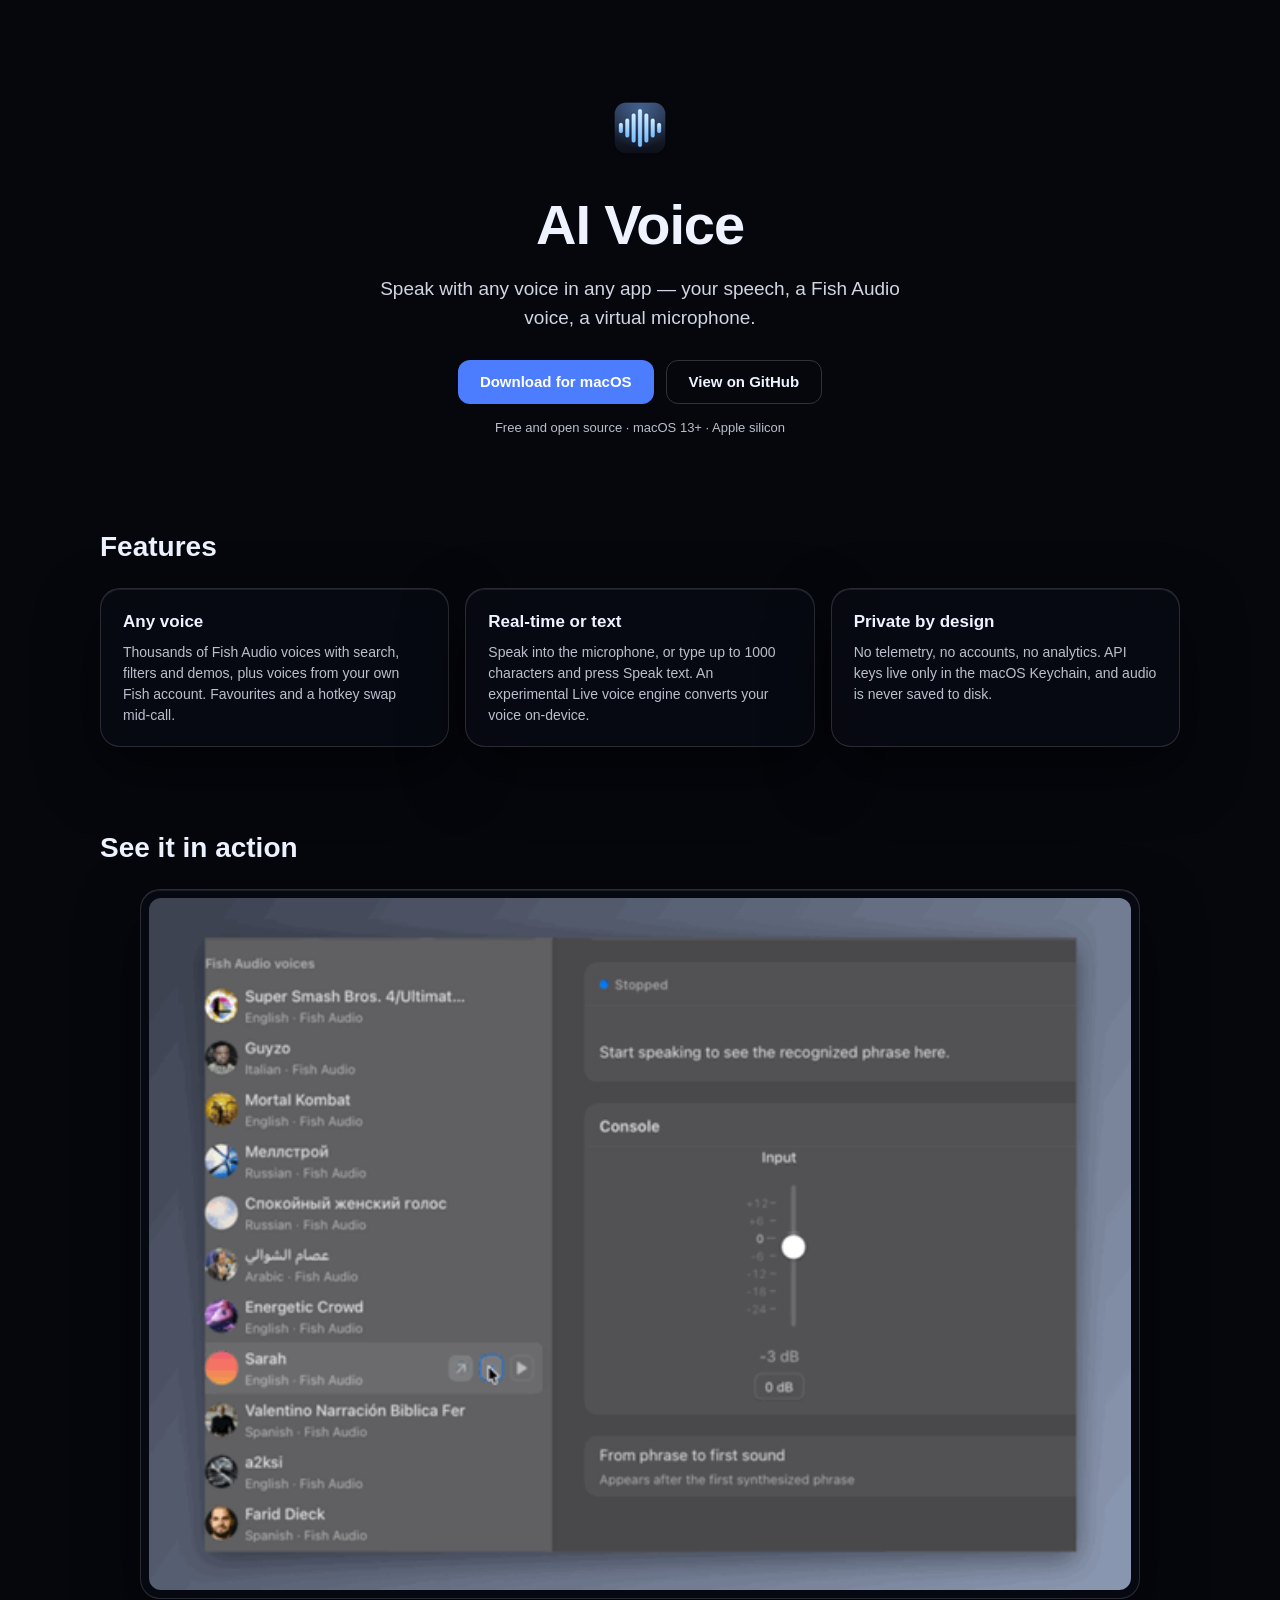
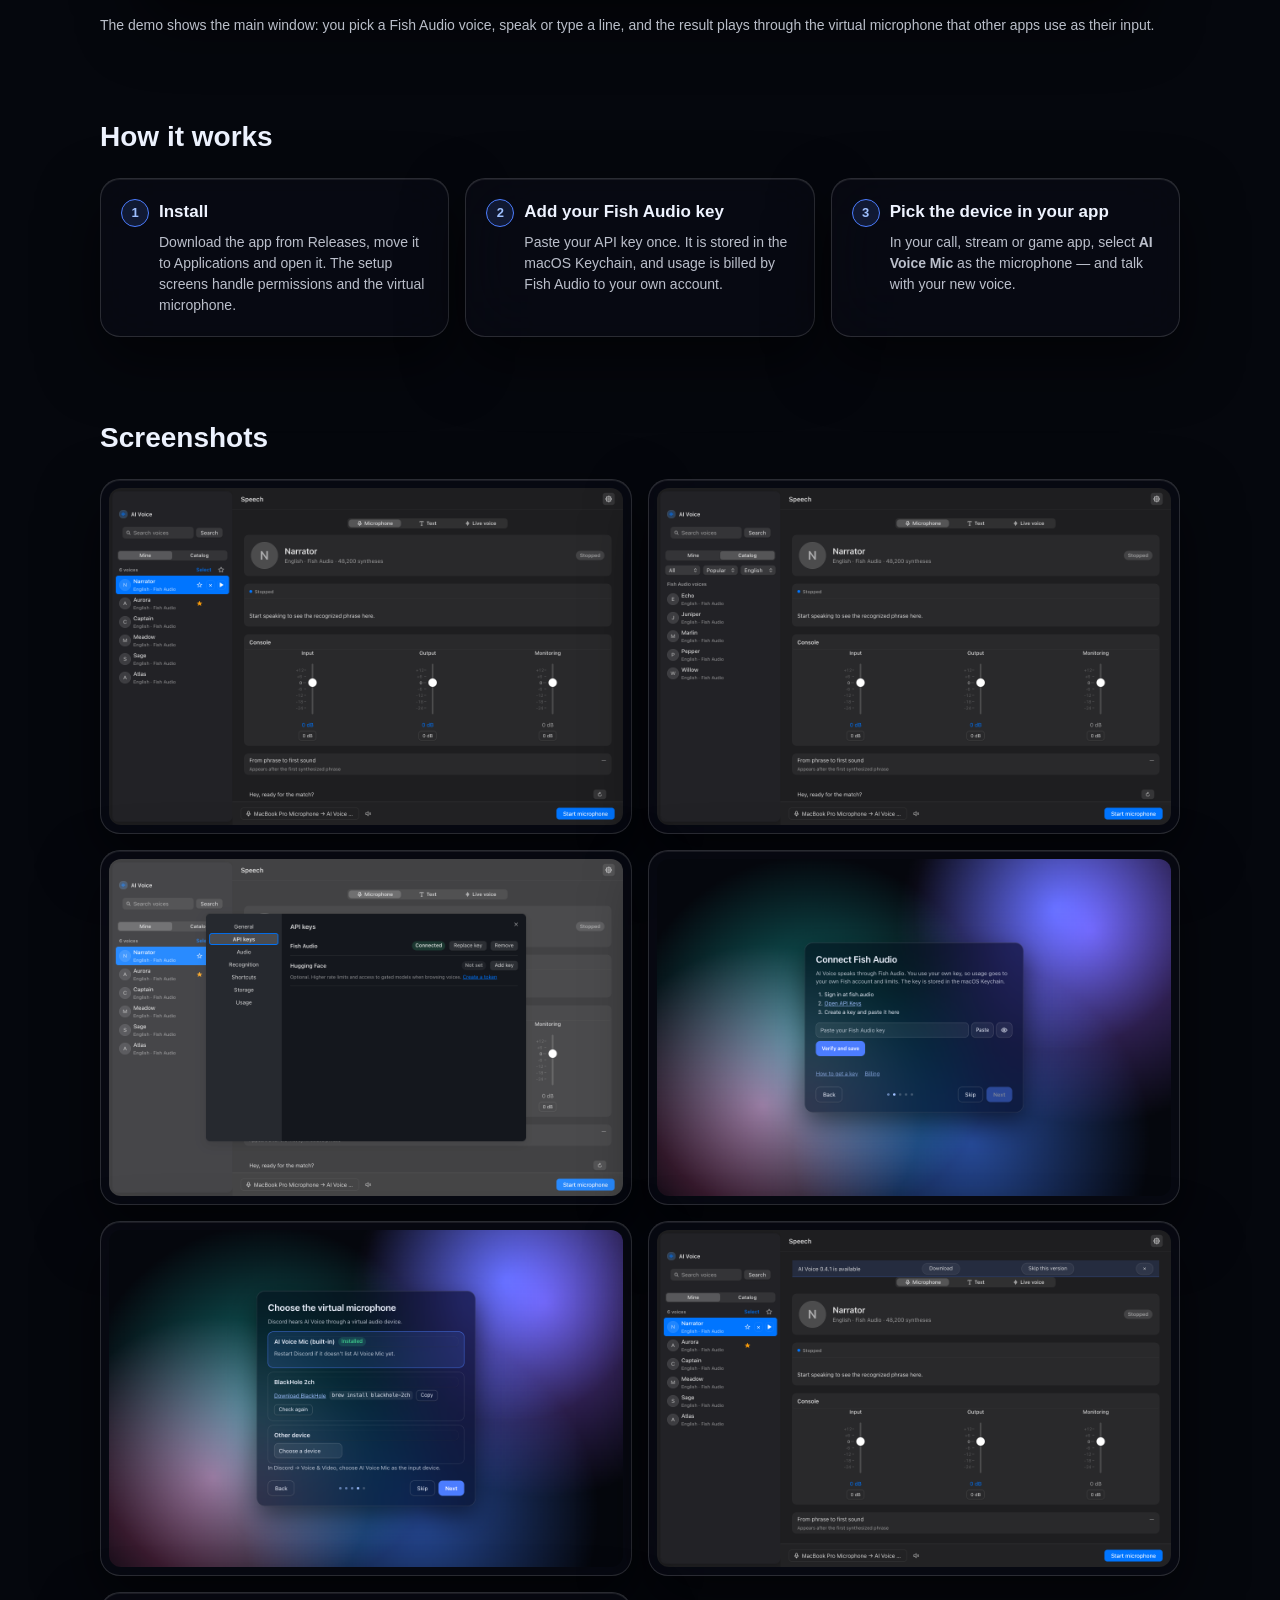
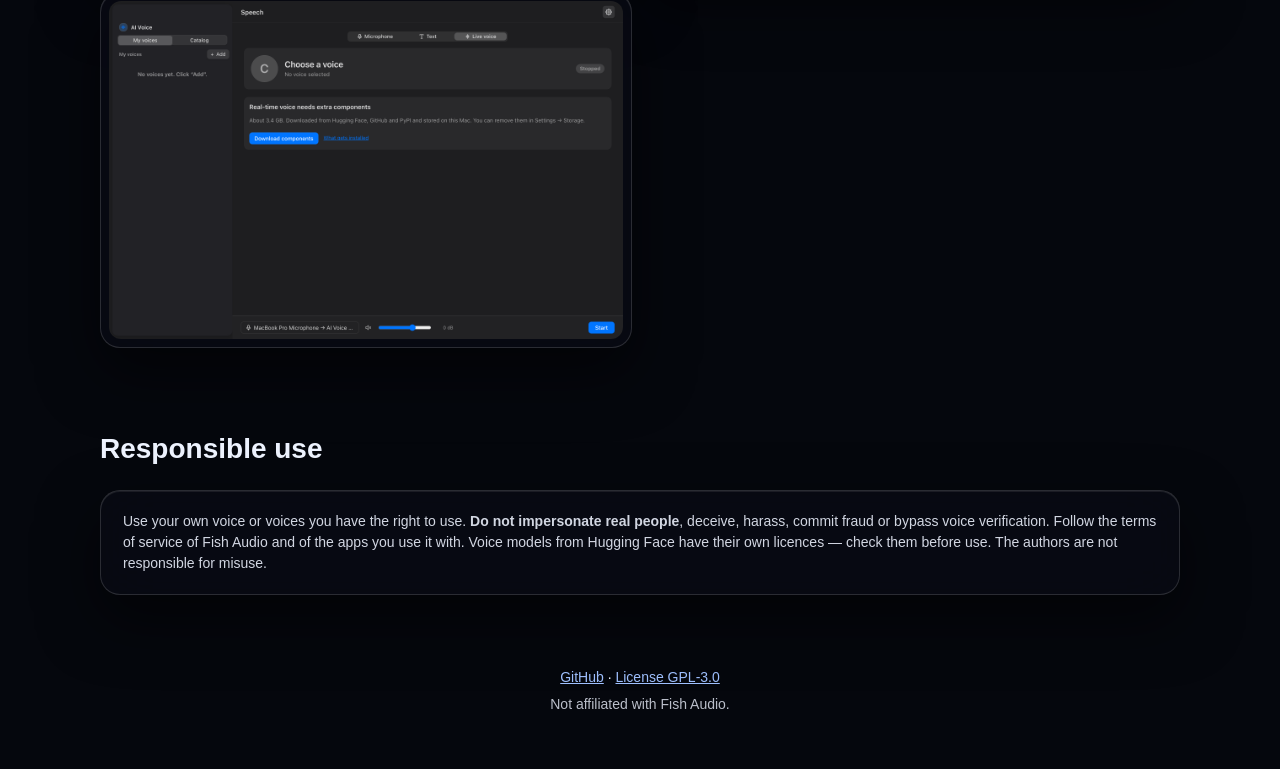
==== site/index.html @ 144a6942 "AI Voice v0.4.0" ====
<!DOCTYPE html>
<html lang="en">
<head>
<meta charset="utf-8">
<meta name="viewport" content="width=device-width, initial-scale=1">
<title>AI Voice — speak with any voice in any app</title>
<meta name="description" content="AI Voice is a free, open-source macOS app: your speech, a Fish Audio voice, a virtual microphone. Speak with any voice in any app.">
<meta property="og:title" content="AI Voice">
<meta property="og:description" content="Speak with any voice in any app — your speech, a Fish Audio voice, a virtual microphone.">
<meta property="og:type" content="website">
<meta property="og:image" content="assets/og.png">
<link rel="icon" type="image/png" href="assets/favicon.png">
<link rel="stylesheet" href="style.css">
</head>
<body>
<canvas id="bg-canvas" aria-hidden="true"></canvas>

<header class="hero">
  <img class="hero-logo" src="assets/favicon.png" width="64" height="64" alt="">
  <h1>AI Voice</h1>
  <p class="hero-subtitle">Speak with any voice in any app — your speech, a Fish Audio voice, a virtual microphone.</p>
  <p class="hero-actions">
    <a class="btn btn-primary" href="https://github.com/coldmoth/ai-voice/releases/latest">Download for macOS</a>
    <a class="btn btn-secondary" href="https://github.com/coldmoth/ai-voice">View on GitHub</a>
  </p>
  <p class="hero-note">Free and open source · macOS 13+ · Apple silicon</p>
</header>

<main>
  <section id="features" aria-labelledby="features-title">
    <h2 id="features-title">Features</h2>
    <div class="cards">
      <article class="card">
        <h3>Any voice</h3>
        <p>Thousands of Fish Audio voices with search, filters and demos, plus voices from your own Fish account. Favourites and a hotkey swap mid-call.</p>
      </article>
      <article class="card">
        <h3>Real-time or text</h3>
        <p>Speak into the microphone, or type up to 1000 characters and press Speak text. An experimental Live voice engine converts your voice on-device.</p>
      </article>
      <article class="card">
        <h3>Private by design</h3>
        <p>No telemetry, no accounts, no analytics. API keys live only in the macOS Keychain, and audio is never saved to disk.</p>
      </article>
    </div>
  </section>

  <section id="demo" aria-labelledby="demo-title">
    <h2 id="demo-title">See it in action</h2>
    <figure class="glass demo-frame">
      <img src="assets/demo.gif" alt="Demo: pick a voice in the catalog, speak, and hear the result through the virtual microphone" loading="lazy">
    </figure>
    <p class="demo-fallback">The demo shows the main window: you pick a Fish Audio voice, speak or type a line, and the result plays through the virtual microphone that other apps use as their input.</p>
  </section>

  <section id="how-it-works" aria-labelledby="how-title">
    <h2 id="how-title">How it works</h2>
    <ol class="steps">
      <li class="glass">
        <h3>Install</h3>
        <p>Download the app from Releases, move it to Applications and open it. The setup screens handle permissions and the virtual microphone.</p>
      </li>
      <li class="glass">
        <h3>Add your Fish Audio key</h3>
        <p>Paste your API key once. It is stored in the macOS Keychain, and usage is billed by Fish Audio to your own account.</p>
      </li>
      <li class="glass">
        <h3>Pick the device in your app</h3>
        <p>In your call, stream or game app, select <strong>AI Voice Mic</strong> as the microphone — and talk with your new voice.</p>
      </li>
    </ol>
  </section>

  <section id="screenshots" aria-labelledby="screenshots-title">
    <h2 id="screenshots-title">Screenshots</h2>
    <div class="shots">
      <figure class="glass"><img src="assets/main.png" alt="Main window: text input, selected voice and speak controls" loading="lazy"></figure>
      <figure class="glass"><img src="assets/catalog.png" alt="Voice catalog with search and filters" loading="lazy"></figure>
      <figure class="glass"><img src="assets/settings-keys.png" alt="Settings: API keys stored in the macOS Keychain" loading="lazy"></figure>
      <figure class="glass"><img src="assets/onboarding-fish.png" alt="Setup screen: adding a Fish Audio API key" loading="lazy"></figure>
      <figure class="glass"><img src="assets/onboarding-device.png" alt="Setup screen: choosing the virtual microphone" loading="lazy"></figure>
      <figure class="glass"><img src="assets/update.png" alt="Update available dialog" loading="lazy"></figure>
      <figure class="glass"><img src="assets/engine.png" alt="Live voice engine download card in Settings" loading="lazy"></figure>
    </div>
  </section>

  <section id="responsible-use" aria-labelledby="responsible-title">
    <h2 id="responsible-title">Responsible use</h2>
    <div class="glass responsible">
      <p>Use your own voice or voices you have the right to use. <strong>Do not impersonate real people</strong>, deceive, harass, commit fraud or bypass voice verification. Follow the terms of service of Fish Audio and of the apps you use it with. Voice models from Hugging Face have their own licences — check them before use. The authors are not responsible for misuse.</p>
    </div>
  </section>
</main>

<footer>
  <p>
    <a href="https://github.com/coldmoth/ai-voice">GitHub</a> ·
    <a href="https://github.com/coldmoth/ai-voice/blob/main/LICENSE">License GPL-3.0</a>
  </p>
  <p class="footer-note">Not affiliated with Fish Audio.</p>
</footer>

<script src="bg.js" defer></script>
</body>
</html>
---- site/style.css ----
/* AI Voice site — dark-only. Glass values copied from macos/desktop/onboarding.css, background from onboarding.js. */
:root {
  --bg: #05070d;
  --text: #eef3ff;
  --accent: #4c7dff;
  --accent-hover: #5d8bff;
  --link: #9fc0ff;
  --glass-bg: rgba(10,12,22,.62);
  --glass-border: rgba(255,255,255,.14);
  --glass-shadow: 0 24px 60px rgba(0,0,0,.55), inset 0 1px 0 rgba(255,255,255,.08);
}
* { box-sizing: border-box; }
html { color-scheme: dark; }
body {
  margin: 0;
  background: var(--bg);
  color: var(--text);
  font-family: -apple-system, BlinkMacSystemFont, "SF Pro Text", "Segoe UI", Roboto, Helvetica, Arial, sans-serif;
  font-size: 16px;
  line-height: 1.5;
}
#bg-canvas { position: fixed; inset: 0; width: 100%; height: 100%; z-index: -1; }

a { color: var(--link); }
:focus-visible { outline: 2px solid var(--link); outline-offset: 2px; }

.hero, main, footer { width: min(1080px, 100% - 32px); margin: 0 auto; }

.hero { padding: 96px 0 48px; text-align: center; }
.hero-logo { width: 64px; height: 64px; }
h1 { margin: 16px 0 8px; font-size: 56px; font-weight: 700; letter-spacing: -.02em; }
.hero-subtitle { margin: 0 auto 28px; max-width: 560px; font-size: 19px; opacity: .88; }
.hero-actions { display: flex; gap: 12px; justify-content: center; flex-wrap: wrap; margin: 0 0 14px; }
.hero-note { margin: 0; font-size: 13px; opacity: .78; }

.btn { display: inline-flex; align-items: center; height: 44px; padding: 0 22px; border-radius: 12px; font-size: 15px; font-weight: 600; text-decoration: none; }
.btn-primary { background: var(--accent); color: #fff; }
.btn-primary:hover { background: var(--accent-hover); }
.btn-secondary { border: 1px solid rgba(255,255,255,.18); color: var(--text); }
.btn-secondary:hover { background: rgba(255,255,255,.06); }

main section { padding: 40px 0; }
h2 { margin: 0 0 20px; font-size: 28px; font-weight: 600; }
h3 { margin: 0 0 8px; font-size: 17px; font-weight: 600; }
p { margin: 0; }

.glass, .card {
  border-radius: 20px;
  background: var(--glass-bg);
  border: 1px solid var(--glass-border);
  box-shadow: var(--glass-shadow);
  backdrop-filter: blur(32px) saturate(140%);
  -webkit-backdrop-filter: blur(32px) saturate(140%);
}

.cards { display: grid; grid-template-columns: repeat(3, 1fr); gap: 16px; }
.card { padding: 20px 22px; }
.card p { font-size: 14px; opacity: .78; }

.demo-frame { overflow: hidden; padding: 8px; }
.demo-frame img { display: block; width: 100%; height: auto; border-radius: 12px; }
.demo-fallback { margin-top: 12px; font-size: 14px; opacity: .78; }

.steps { display: grid; grid-template-columns: repeat(3, 1fr); gap: 16px; margin: 0; padding: 0; list-style: none; counter-reset: step; }
.steps li { position: relative; padding: 20px 22px 20px 58px; counter-increment: step; }
.steps li::before {
  content: counter(step);
  position: absolute; left: 20px; top: 20px;
  width: 26px; height: 26px; border-radius: 50%;
  display: grid; place-items: center;
  background: rgba(76,125,255,.14); border: 1px solid var(--accent);
  color: var(--link); font-size: 13px; font-weight: 600;
}
.steps p { font-size: 14px; opacity: .78; }

.shots { display: grid; grid-template-columns: repeat(2, 1fr); gap: 16px; }
.shots figure { margin: 0; padding: 8px; overflow: hidden; }
.shots img { display: block; width: 100%; height: auto; border-radius: 12px; }

.responsible { padding: 20px 22px; }
.responsible p { font-size: 14px; opacity: .88; }

footer { padding: 32px 0 48px; text-align: center; font-size: 14px; }
footer p { margin: 0 0 6px; }
.footer-note { opacity: .78; }

@media (max-width: 720px) {
  .hero { padding: 64px 0 32px; }
  h1 { font-size: 40px; }
  .cards, .steps, .shots { grid-template-columns: 1fr; }
}

@media (prefers-reduced-motion: reduce) {
  * { transition: none !important; animation: none !important; }
}
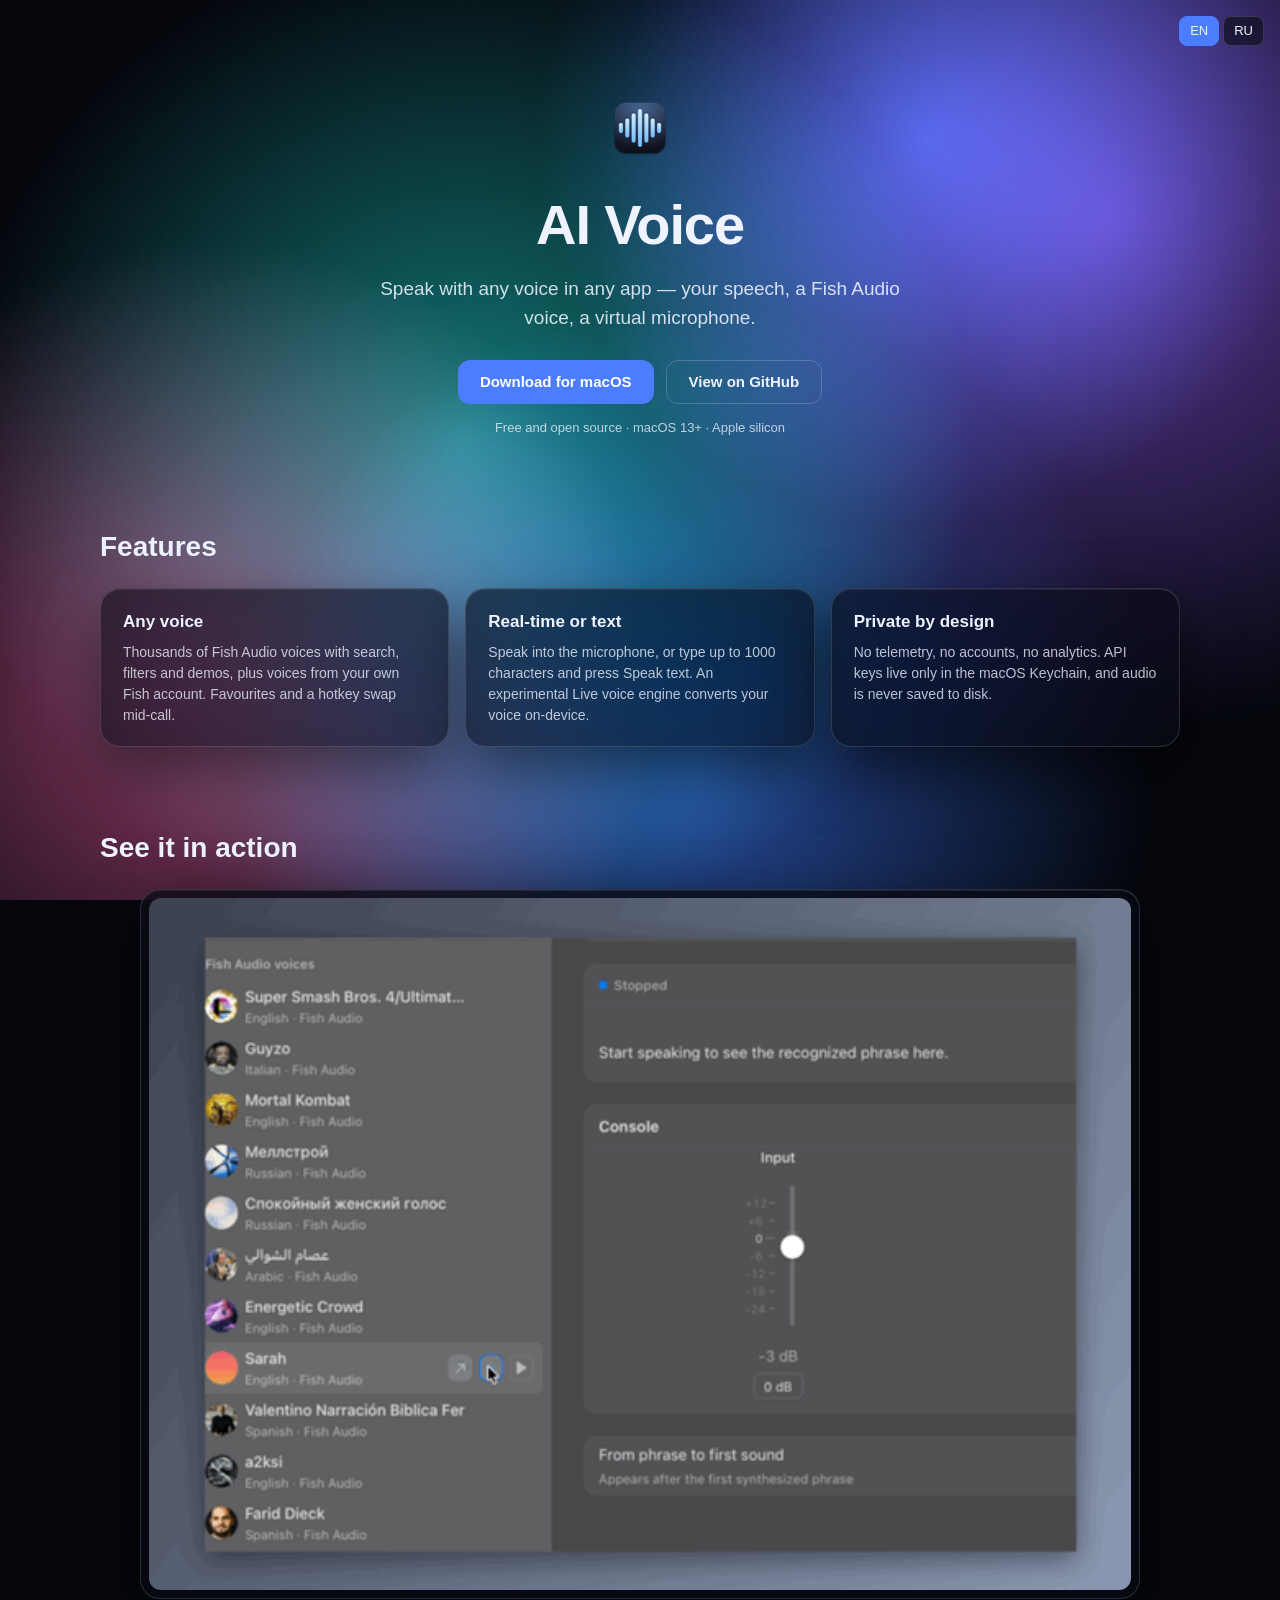
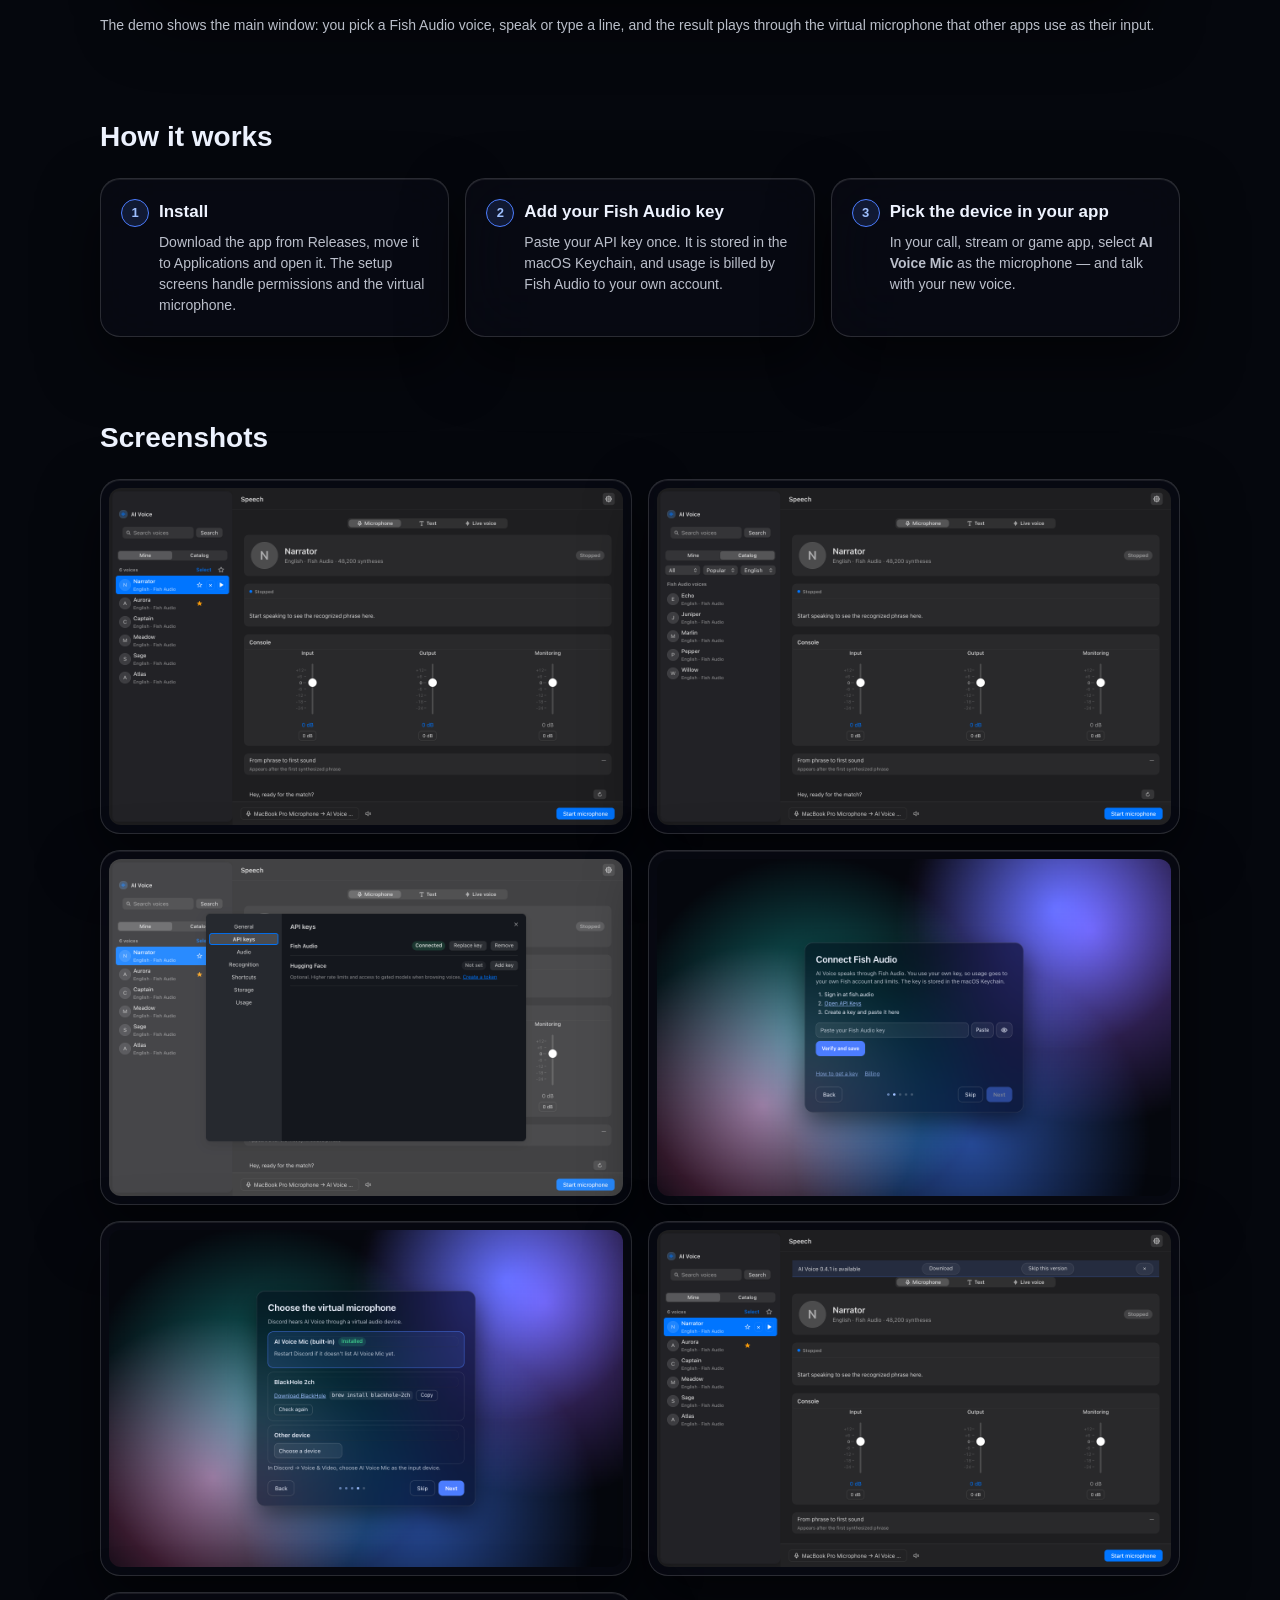
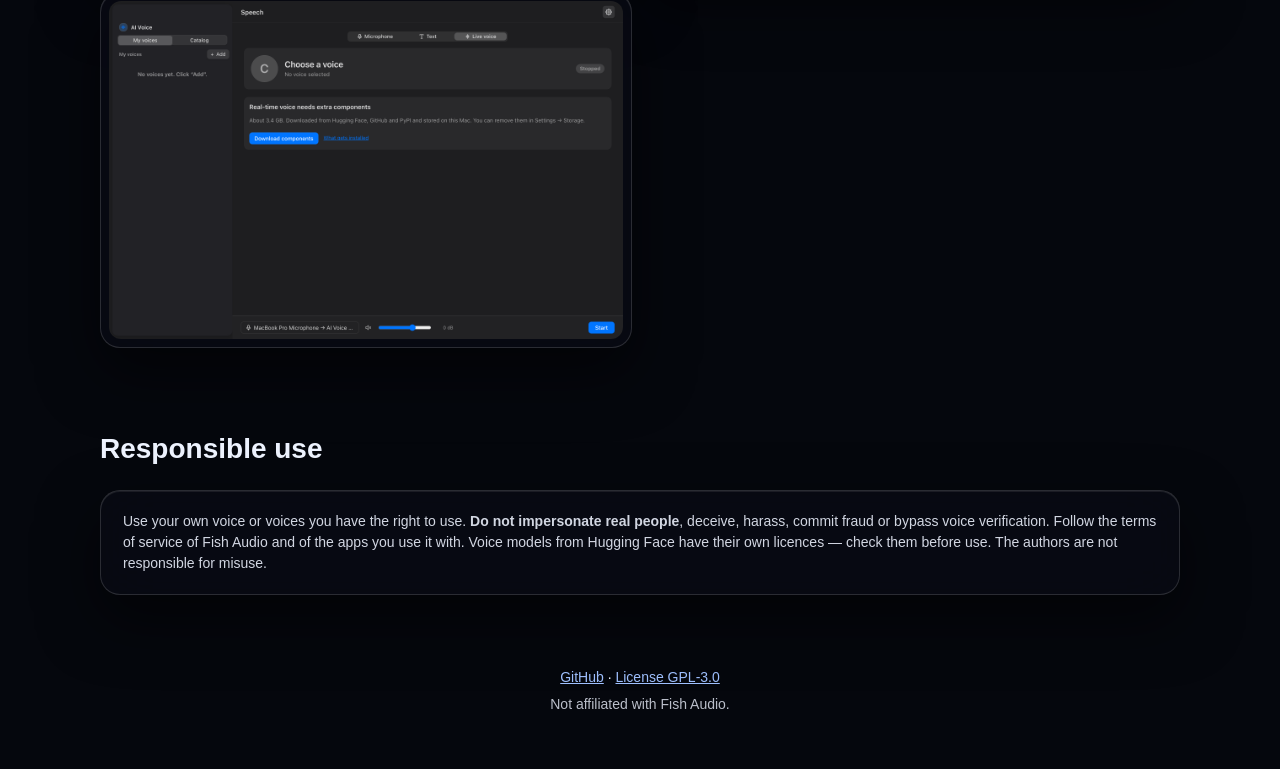
==== commit 662709c1: "AI Voice v0.4.1" ====
--- a/site/index.html
+++ b/site/index.html
@@ -16,63 +16,64 @@
 <canvas id="bg-canvas" aria-hidden="true"></canvas>
 
 <header class="hero">
+  <div class="lang" role="group" aria-label="Language"><button type="button" data-lang="en" aria-pressed="true">EN</button><button type="button" data-lang="ru" aria-pressed="false">RU</button></div>
   <img class="hero-logo" src="assets/favicon.png" width="64" height="64" alt="">
   <h1>AI Voice</h1>
-  <p class="hero-subtitle">Speak with any voice in any app — your speech, a Fish Audio voice, a virtual microphone.</p>
+  <p class="hero-subtitle" data-ru="Говори любым голосом в любом приложении: твоя речь, голос Fish Audio, виртуальный микрофон.">Speak with any voice in any app — your speech, a Fish Audio voice, a virtual microphone.</p>
   <p class="hero-actions">
-    <a class="btn btn-primary" href="https://github.com/coldmoth/ai-voice/releases/latest">Download for macOS</a>
-    <a class="btn btn-secondary" href="https://github.com/coldmoth/ai-voice">View on GitHub</a>
+    <a class="btn btn-primary" href="https://github.com/coldmoth/ai-voice/releases/latest" data-ru="Скачать для macOS">Download for macOS</a>
+    <a class="btn btn-secondary" href="https://github.com/coldmoth/ai-voice" data-ru="Открыть на GitHub">View on GitHub</a>
   </p>
-  <p class="hero-note">Free and open source · macOS 13+ · Apple silicon</p>
+  <p class="hero-note" data-ru="Бесплатно, открытый код · macOS 13+ · Apple silicon">Free and open source · macOS 13+ · Apple silicon</p>
 </header>
 
 <main>
   <section id="features" aria-labelledby="features-title">
-    <h2 id="features-title">Features</h2>
+    <h2 id="features-title" data-ru="Возможности">Features</h2>
     <div class="cards">
       <article class="card">
-        <h3>Any voice</h3>
-        <p>Thousands of Fish Audio voices with search, filters and demos, plus voices from your own Fish account. Favourites and a hotkey swap mid-call.</p>
+        <h3 data-ru="Любой голос">Any voice</h3>
+        <p data-ru="Тысячи голосов Fish Audio с поиском, фильтрами и демо, плюс голоса из твоего аккаунта Fish. Избранное и горячая клавиша меняют голос прямо в звонке.">Thousands of Fish Audio voices with search, filters and demos, plus voices from your own Fish account. Favourites and a hotkey swap mid-call.</p>
       </article>
       <article class="card">
-        <h3>Real-time or text</h3>
-        <p>Speak into the microphone, or type up to 1000 characters and press Speak text. An experimental Live voice engine converts your voice on-device.</p>
+        <h3 data-ru="В реальном времени или текстом">Real-time or text</h3>
+        <p data-ru="Говори в микрофон или набери до 1000 символов и нажми «Speak text». Экспериментальный движок Live voice преобразует голос прямо на устройстве.">Speak into the microphone, or type up to 1000 characters and press Speak text. An experimental Live voice engine converts your voice on-device.</p>
       </article>
       <article class="card">
-        <h3>Private by design</h3>
-        <p>No telemetry, no accounts, no analytics. API keys live only in the macOS Keychain, and audio is never saved to disk.</p>
+        <h3 data-ru="Приватность по умолчанию">Private by design</h3>
+        <p data-ru="Без телеметрии, аккаунтов и аналитики. API-ключи хранятся только в Keychain macOS, аудио на диск не сохраняется.">No telemetry, no accounts, no analytics. API keys live only in the macOS Keychain, and audio is never saved to disk.</p>
       </article>
     </div>
   </section>
 
   <section id="demo" aria-labelledby="demo-title">
-    <h2 id="demo-title">See it in action</h2>
+    <h2 id="demo-title" data-ru="Как это выглядит">See it in action</h2>
     <figure class="glass demo-frame">
       <img src="assets/demo.gif" alt="Demo: pick a voice in the catalog, speak, and hear the result through the virtual microphone" loading="lazy">
     </figure>
-    <p class="demo-fallback">The demo shows the main window: you pick a Fish Audio voice, speak or type a line, and the result plays through the virtual microphone that other apps use as their input.</p>
+    <p class="demo-fallback" data-ru="Демо показывает главное окно: выбираешь голос Fish Audio, говоришь или печатаешь фразу, и результат звучит через виртуальный микрофон, который другие приложения используют как вход.">The demo shows the main window: you pick a Fish Audio voice, speak or type a line, and the result plays through the virtual microphone that other apps use as their input.</p>
   </section>
 
   <section id="how-it-works" aria-labelledby="how-title">
-    <h2 id="how-title">How it works</h2>
+    <h2 id="how-title" data-ru="Как это работает">How it works</h2>
     <ol class="steps">
       <li class="glass">
-        <h3>Install</h3>
-        <p>Download the app from Releases, move it to Applications and open it. The setup screens handle permissions and the virtual microphone.</p>
+        <h3 data-ru="Установка">Install</h3>
+        <p data-ru="Скачай приложение из Releases, перенеси в «Программы» и открой. Экраны настройки сами подскажут про разрешения и виртуальный микрофон.">Download the app from Releases, move it to Applications and open it. The setup screens handle permissions and the virtual microphone.</p>
       </li>
       <li class="glass">
-        <h3>Add your Fish Audio key</h3>
-        <p>Paste your API key once. It is stored in the macOS Keychain, and usage is billed by Fish Audio to your own account.</p>
+        <h3 data-ru="Добавь ключ Fish Audio">Add your Fish Audio key</h3>
+        <p data-ru="Вставь API-ключ один раз. Он хранится в Keychain macOS, а оплату использования Fish Audio списывает с твоего аккаунта.">Paste your API key once. It is stored in the macOS Keychain, and usage is billed by Fish Audio to your own account.</p>
       </li>
       <li class="glass">
-        <h3>Pick the device in your app</h3>
-        <p>In your call, stream or game app, select <strong>AI Voice Mic</strong> as the microphone — and talk with your new voice.</p>
+        <h3 data-ru="Выбери устройство в приложении">Pick the device in your app</h3>
+        <p data-ru="В приложении для звонков, стримов или игр выбери микрофон <strong>AI Voice Mic</strong> — и говори новым голосом.">In your call, stream or game app, select <strong>AI Voice Mic</strong> as the microphone — and talk with your new voice.</p>
       </li>
     </ol>
   </section>
 
   <section id="screenshots" aria-labelledby="screenshots-title">
-    <h2 id="screenshots-title">Screenshots</h2>
+    <h2 id="screenshots-title" data-ru="Скриншоты">Screenshots</h2>
     <div class="shots">
       <figure class="glass"><img src="assets/main.png" alt="Main window: text input, selected voice and speak controls" loading="lazy"></figure>
       <figure class="glass"><img src="assets/catalog.png" alt="Voice catalog with search and filters" loading="lazy"></figure>
@@ -85,9 +86,9 @@
   </section>
 
   <section id="responsible-use" aria-labelledby="responsible-title">
-    <h2 id="responsible-title">Responsible use</h2>
+    <h2 id="responsible-title" data-ru="Ответственное использование">Responsible use</h2>
     <div class="glass responsible">
-      <p>Use your own voice or voices you have the right to use. <strong>Do not impersonate real people</strong>, deceive, harass, commit fraud or bypass voice verification. Follow the terms of service of Fish Audio and of the apps you use it with. Voice models from Hugging Face have their own licences — check them before use. The authors are not responsible for misuse.</p>
+      <p data-ru="Используй свой голос или голоса, на которые у тебя есть права. <strong>Не выдавай себя за реальных людей</strong>, не обманывай, не преследуй, не мошенничай и не обходи голосовую верификацию. Соблюдай условия сервиса Fish Audio и приложений, где ты его используешь. У голосовых моделей с Hugging Face свои лицензии — проверь их перед использованием. Авторы не отвечают за злоупотребления.">Use your own voice or voices you have the right to use. <strong>Do not impersonate real people</strong>, deceive, harass, commit fraud or bypass voice verification. Follow the terms of service of Fish Audio and of the apps you use it with. Voice models from Hugging Face have their own licences — check them before use. The authors are not responsible for misuse.</p>
     </div>
   </section>
 </main>
@@ -95,11 +96,12 @@
 <footer>
   <p>
     <a href="https://github.com/coldmoth/ai-voice">GitHub</a> ·
-    <a href="https://github.com/coldmoth/ai-voice/blob/main/LICENSE">License GPL-3.0</a>
+    <a href="https://github.com/coldmoth/ai-voice/blob/main/LICENSE" data-ru="Лицензия GPL-3.0">License GPL-3.0</a>
   </p>
-  <p class="footer-note">Not affiliated with Fish Audio.</p>
+  <p class="footer-note" data-ru="Не связано с Fish Audio.">Not affiliated with Fish Audio.</p>
 </footer>
 
 <script src="bg.js" defer></script>
+<script src="lang.js" defer></script>
 </body>
 </html>
--- a/site/style.css
+++ b/site/style.css
@@ -93,3 +93,7 @@
 @media (prefers-reduced-motion: reduce) {
   * { transition: none !important; animation: none !important; }
 }
+
+.lang { position: absolute; top: 16px; right: 16px; display: flex; gap: 4px; }
+.lang button { font: inherit; font-size: 13px; color: var(--text); background: var(--glass-bg); border: 1px solid var(--glass-border); border-radius: 8px; padding: 4px 10px; cursor: pointer; }
+.lang button[aria-pressed="true"] { background: var(--accent); border-color: var(--accent); }
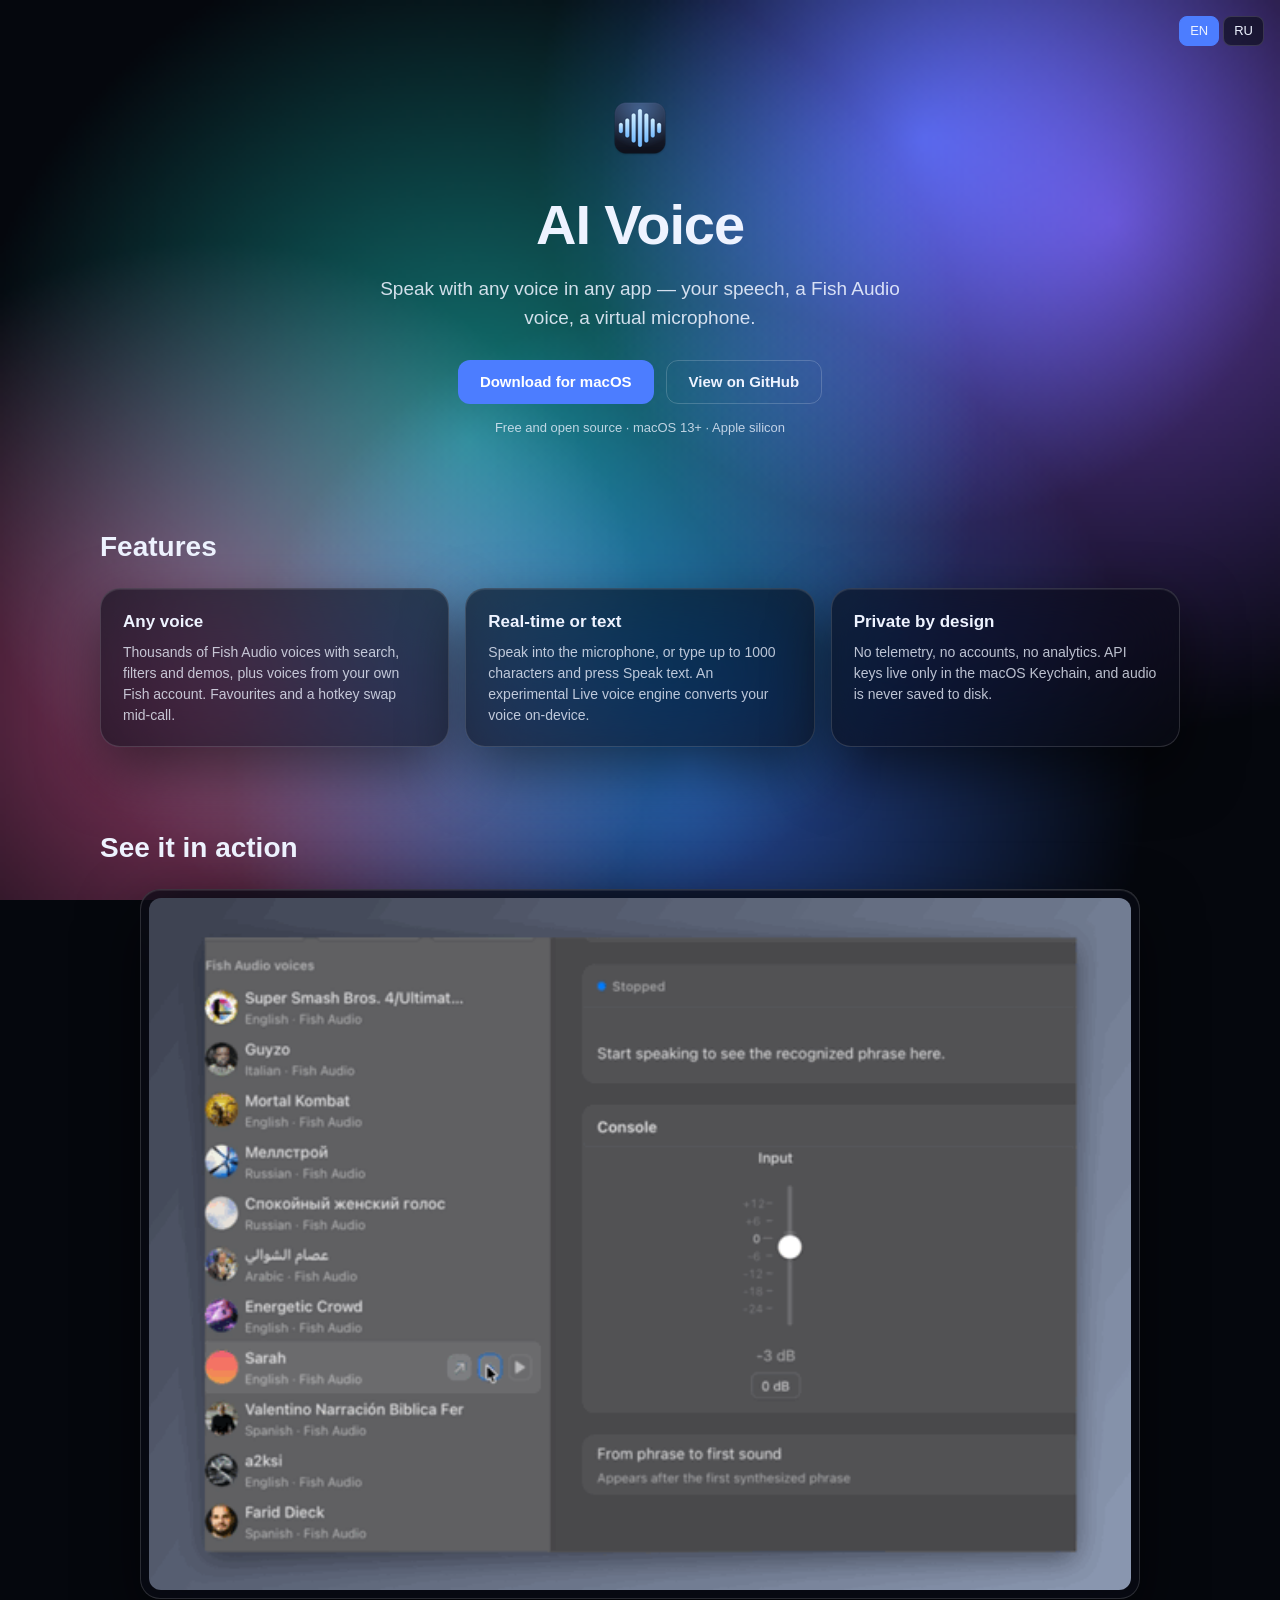
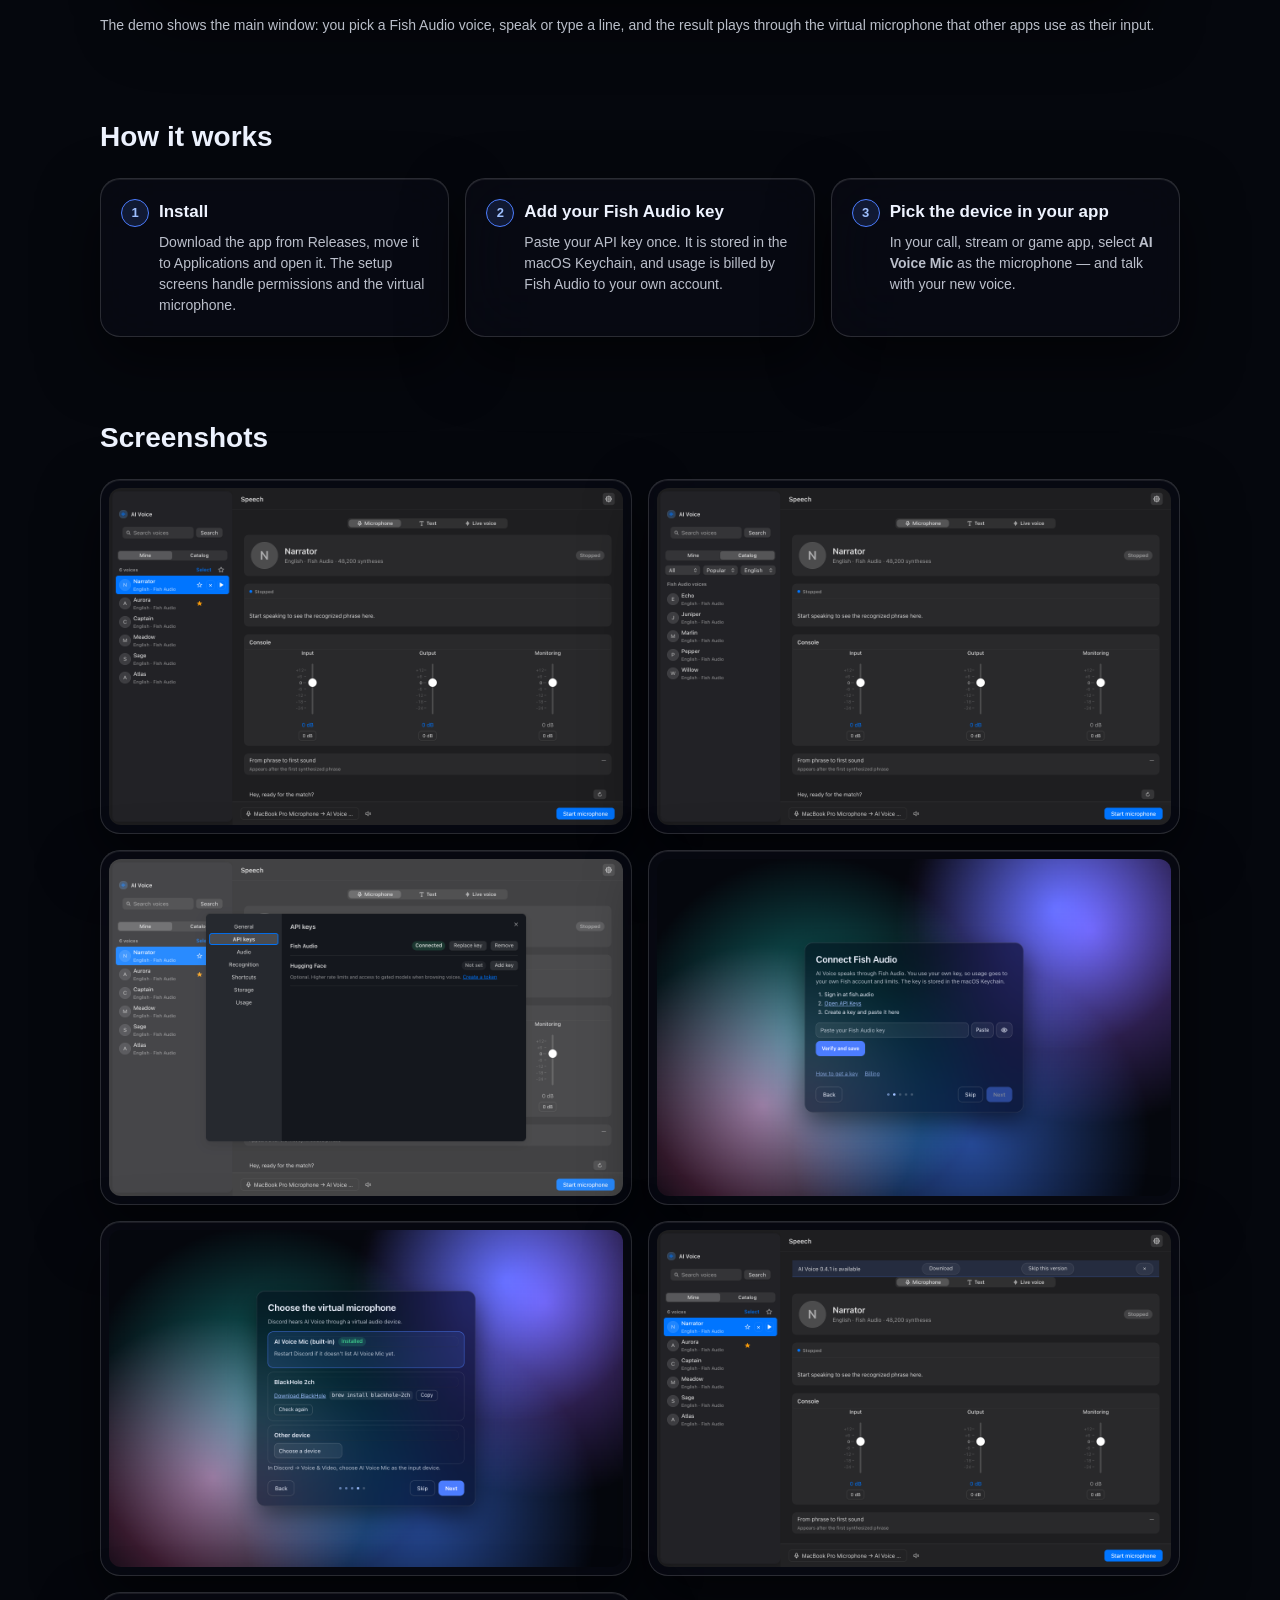
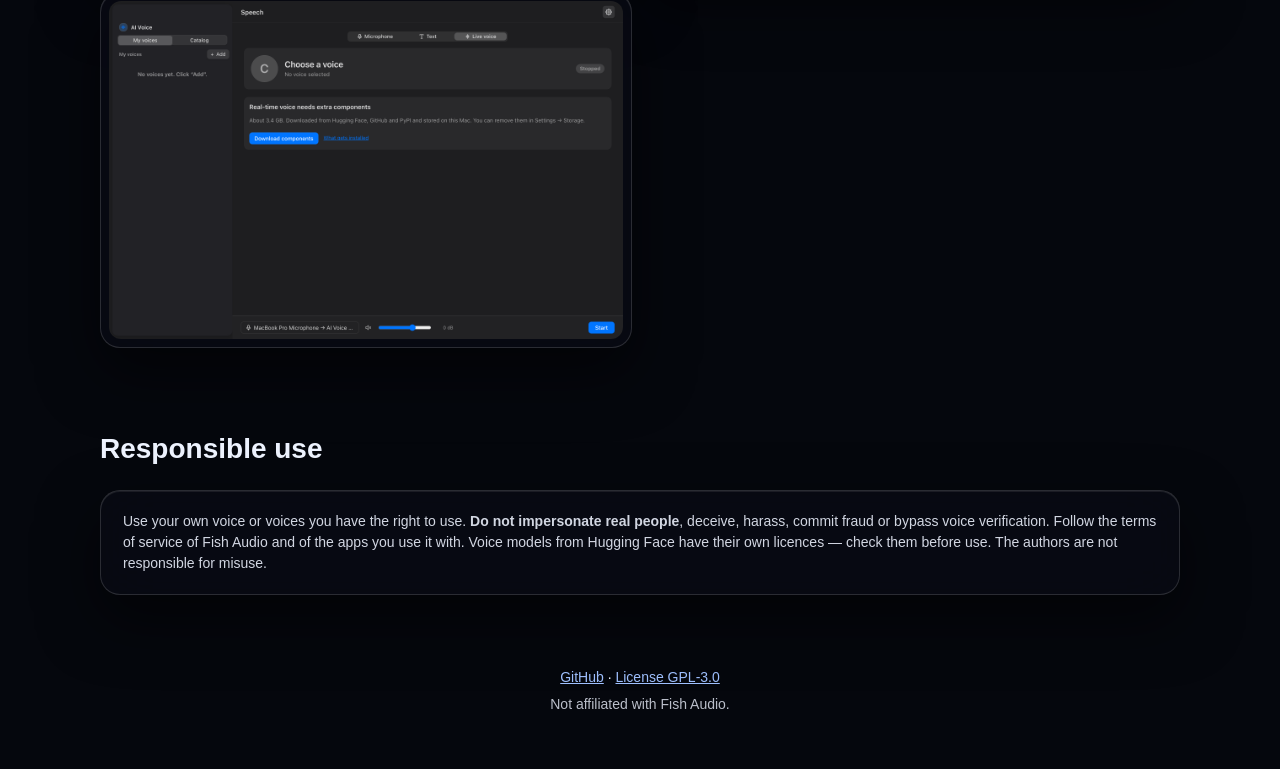
==== commit 853f232e: "AI Voice v0.4.3" ====
--- a/site/index.html
+++ b/site/index.html
@@ -21,7 +21,7 @@
   <h1>AI Voice</h1>
   <p class="hero-subtitle" data-ru="Говори любым голосом в любом приложении: твоя речь, голос Fish Audio, виртуальный микрофон.">Speak with any voice in any app — your speech, a Fish Audio voice, a virtual microphone.</p>
   <p class="hero-actions">
-    <a class="btn btn-primary" href="https://github.com/coldmoth/ai-voice/releases/latest" data-ru="Скачать для macOS">Download for macOS</a>
+    <a class="btn btn-primary" href="https://github.com/coldmoth/ai-voice/releases/latest/download/AI-Voice.dmg" data-ru="Скачать для macOS">Download for macOS</a>
     <a class="btn btn-secondary" href="https://github.com/coldmoth/ai-voice" data-ru="Открыть на GitHub">View on GitHub</a>
   </p>
   <p class="hero-note" data-ru="Бесплатно, открытый код · macOS 13+ · Apple silicon">Free and open source · macOS 13+ · Apple silicon</p>
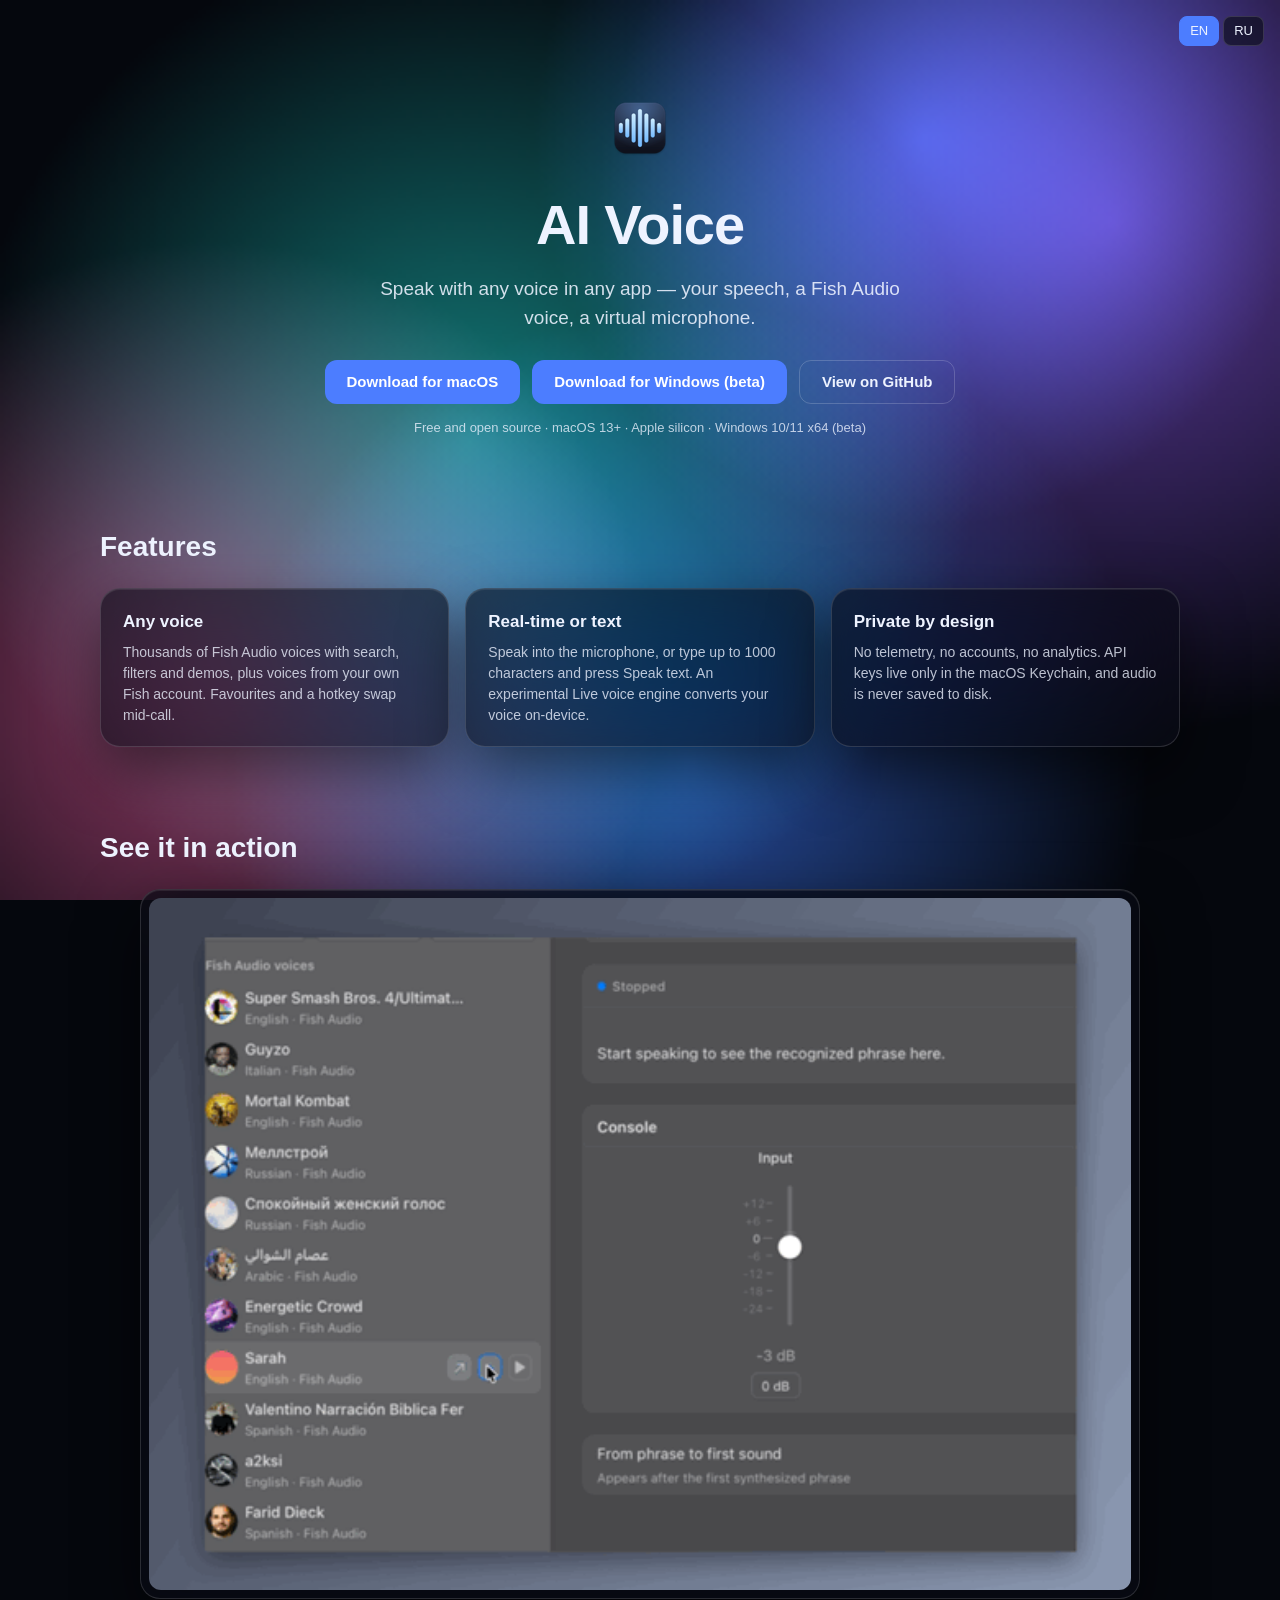
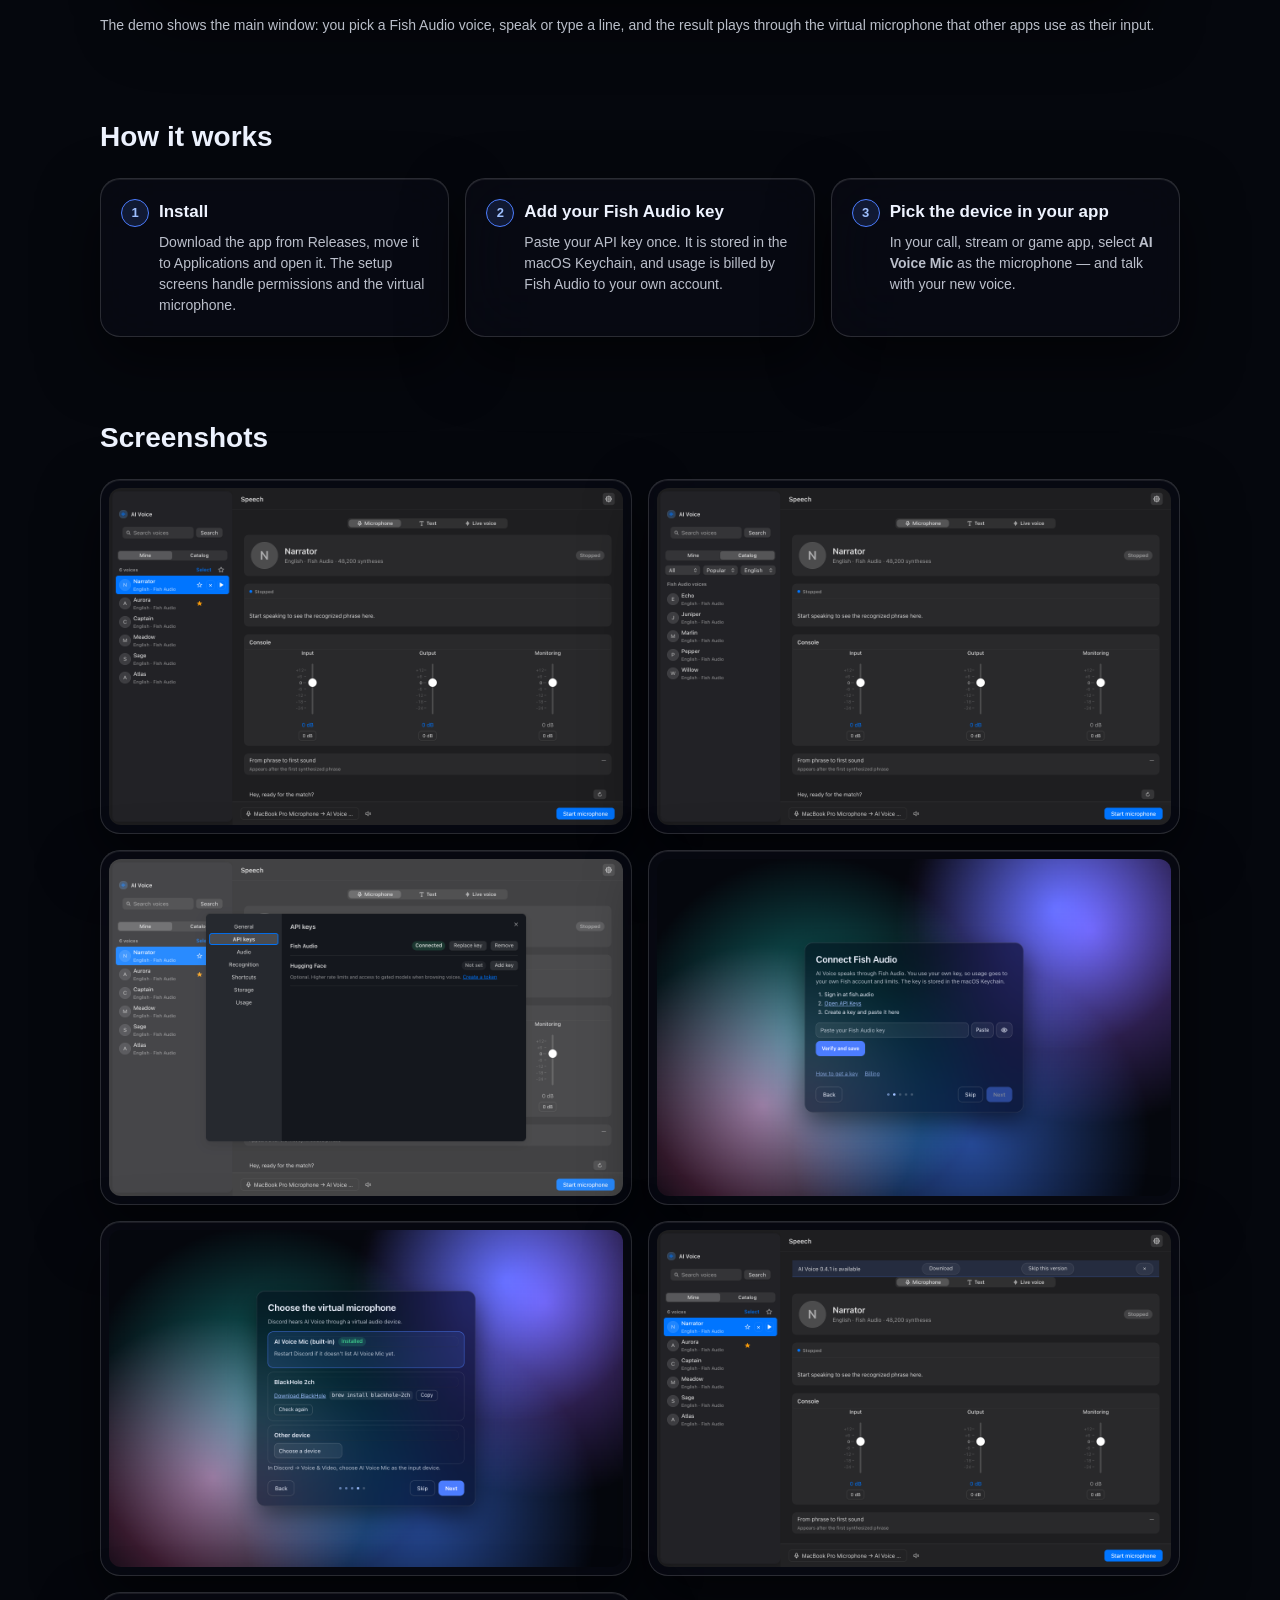
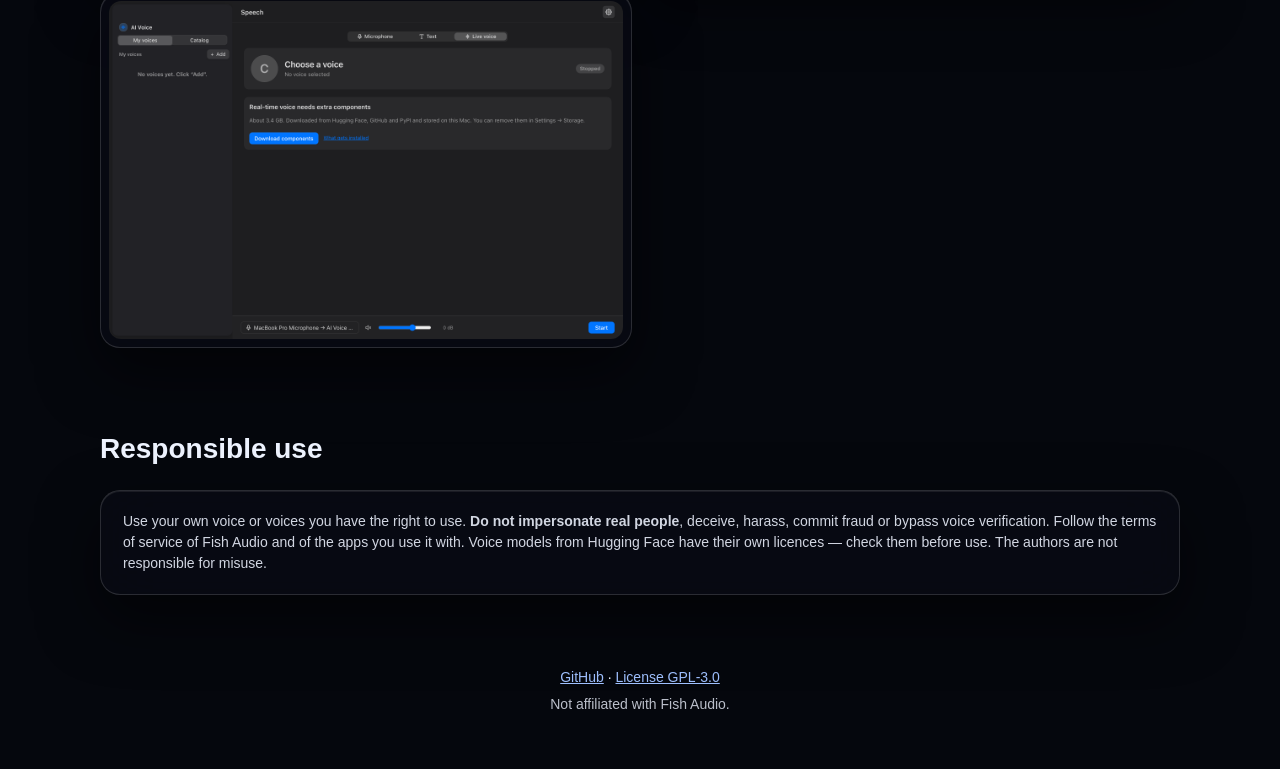
==== commit dd769c7b: "AI Voice v0.4.6" ====
--- a/site/index.html
+++ b/site/index.html
@@ -22,9 +22,10 @@
   <p class="hero-subtitle" data-ru="Говори любым голосом в любом приложении: твоя речь, голос Fish Audio, виртуальный микрофон.">Speak with any voice in any app — your speech, a Fish Audio voice, a virtual microphone.</p>
   <p class="hero-actions">
     <a class="btn btn-primary" href="https://github.com/coldmoth/ai-voice/releases/latest/download/AI-Voice.dmg" data-ru="Скачать для macOS">Download for macOS</a>
+    <a class="btn btn-primary" href="https://github.com/coldmoth/ai-voice/releases/latest/download/AI-Voice-Setup.exe" data-ru="Скачать для Windows (бета)">Download for Windows (beta)</a>
     <a class="btn btn-secondary" href="https://github.com/coldmoth/ai-voice" data-ru="Открыть на GitHub">View on GitHub</a>
   </p>
-  <p class="hero-note" data-ru="Бесплатно, открытый код · macOS 13+ · Apple silicon">Free and open source · macOS 13+ · Apple silicon</p>
+  <p class="hero-note" data-ru="Бесплатно, открытый код · macOS 13+ · Apple silicon · Windows 10/11 x64 (бета)">Free and open source · macOS 13+ · Apple silicon · Windows 10/11 x64 (beta)</p>
 </header>
 
 <main>
